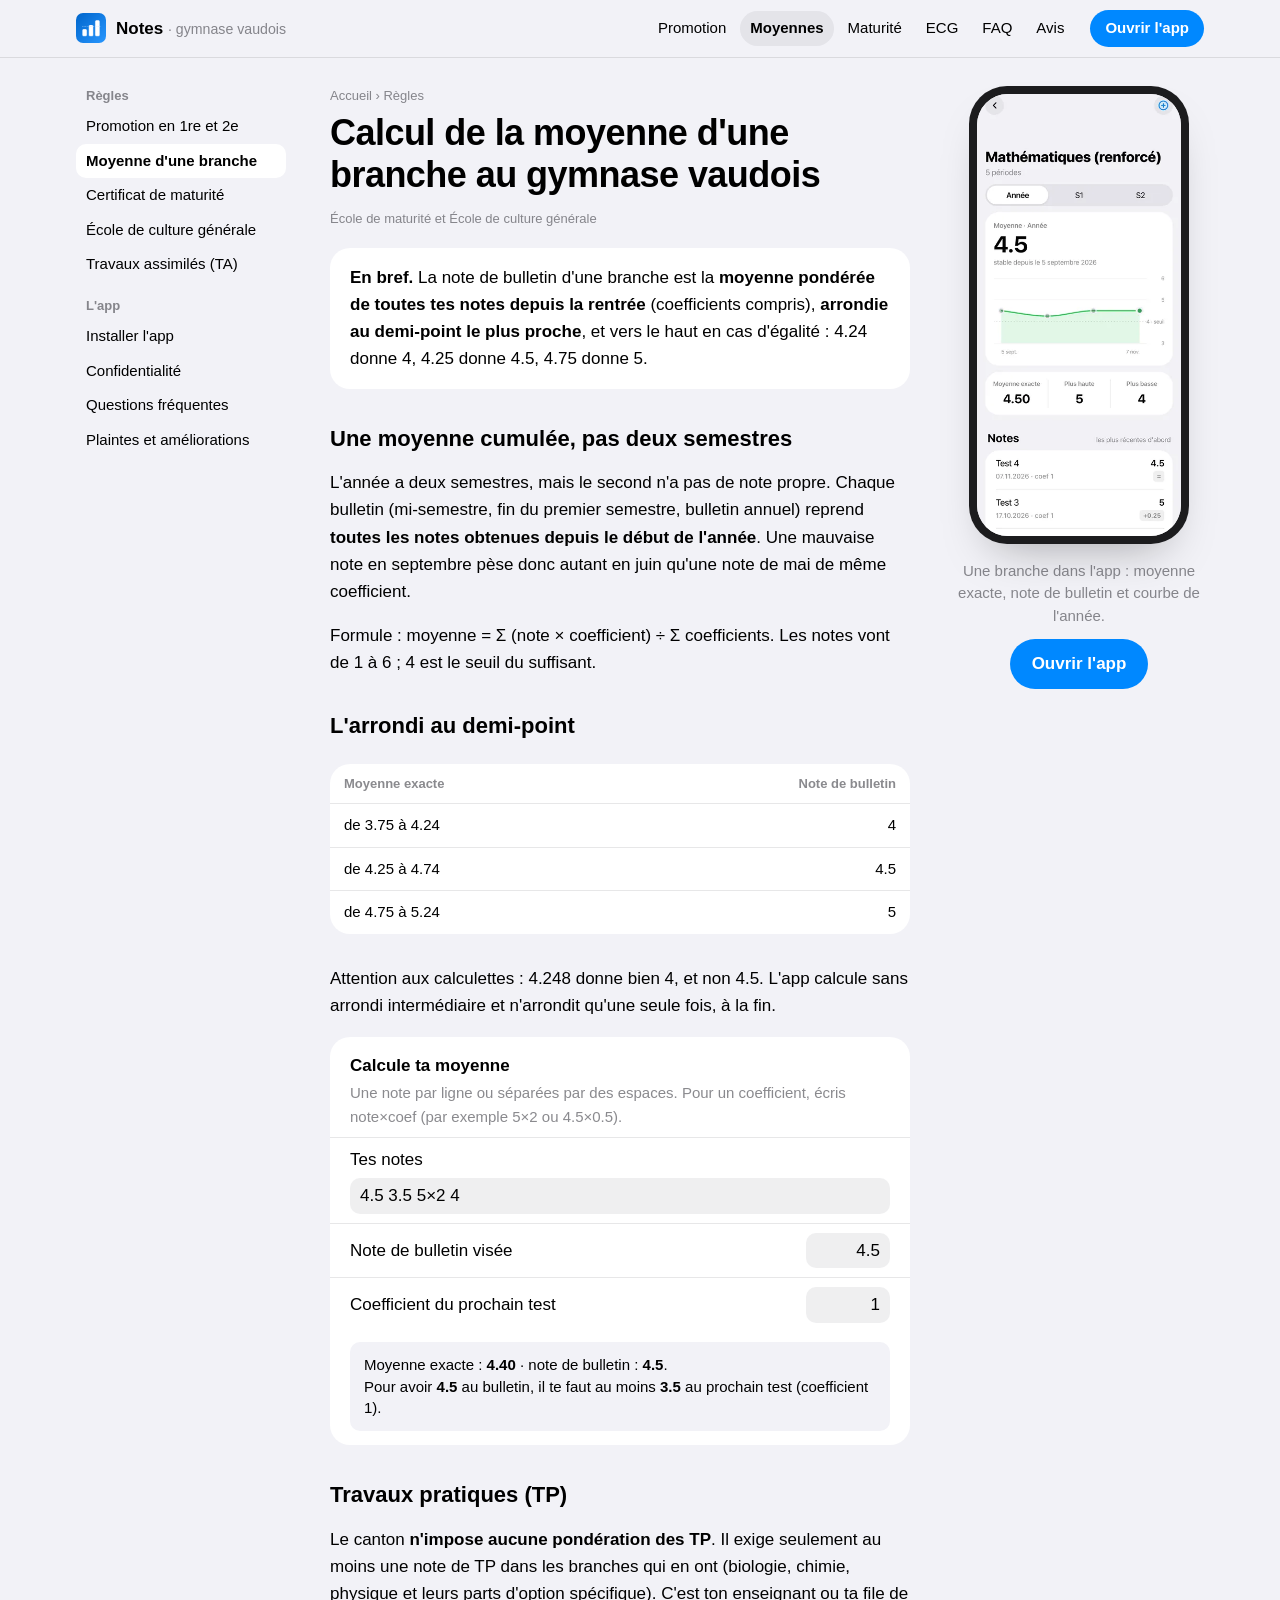
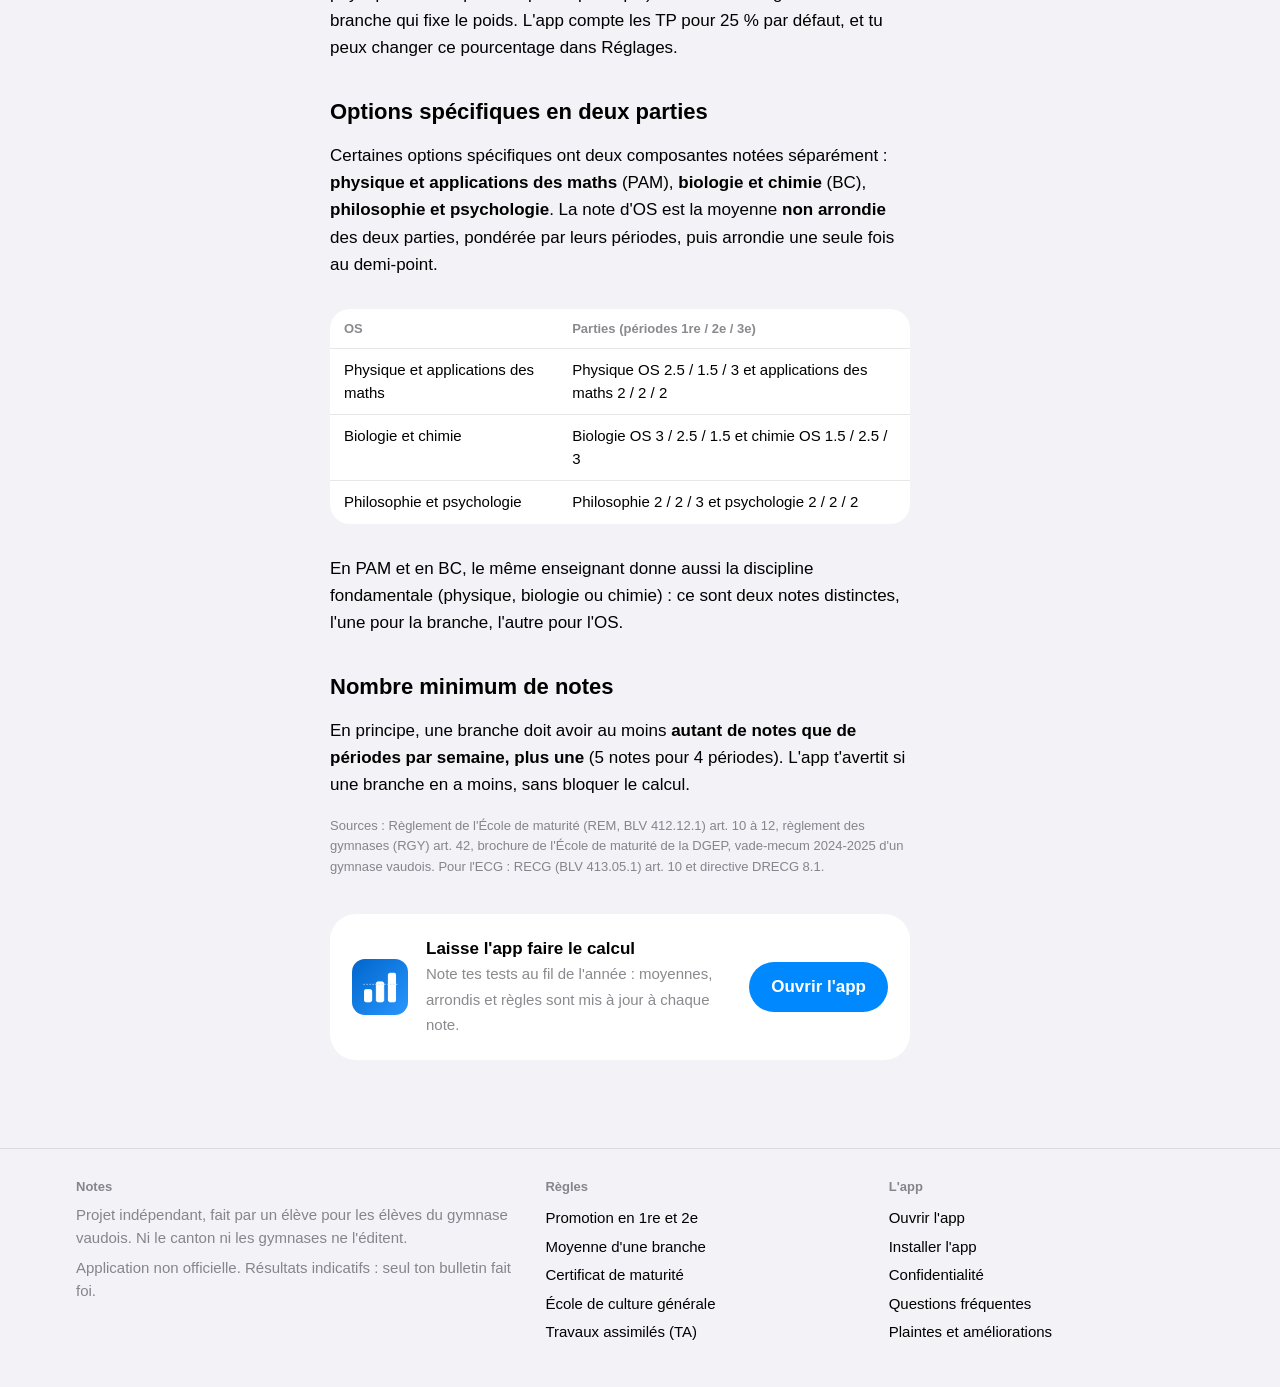
==== calcul-moyenne-gymnase/index.html @ e0f7a67a "Site de présentation de l'app Notes Co-Authored-By: Claude Opus 5.5 <noreply@anthropic.com>" ====
<!doctype html>
<html lang="fr-CH">
<head>
<meta charset="utf-8">
<meta name="viewport" content="width=device-width, initial-scale=1">
<title>Calcul de la moyenne au gymnase vaudois : arrondi au demi-point</title>
<meta name="description" content="Moyenne d&#x27;une branche au gymnase vaudois : moyenne cumulée depuis la rentrée, coefficients, TP, arrondi au demi-point (4.25 donne 4.5). Calculateur de la note à viser.">
<link rel="canonical" href="https://luis904-svg.github.io/notes-gymnase-site/calcul-moyenne-gymnase/">
<meta name="theme-color" content="#F2F2F7" media="(prefers-color-scheme: light)">
<meta name="theme-color" content="#000000" media="(prefers-color-scheme: dark)">
<link rel="icon" href="../icon-192.png" type="image/png">
<link rel="apple-touch-icon" href="../icon-180.png">
<meta property="og:type" content="website">
<meta property="og:locale" content="fr_CH">
<meta property="og:site_name" content="Notes · gymnase vaudois">
<meta property="og:title" content="Calcul de la moyenne au gymnase vaudois : arrondi au demi-point">
<meta property="og:description" content="Moyenne d&#x27;une branche au gymnase vaudois : moyenne cumulée depuis la rentrée, coefficients, TP, arrondi au demi-point (4.25 donne 4.5). Calculateur de la note à viser.">
<meta property="og:url" content="https://luis904-svg.github.io/notes-gymnase-site/calcul-moyenne-gymnase/">
<meta property="og:image" content="https://luis904-svg.github.io/notes-gymnase-site/img/og.png">
<meta property="og:image:width" content="1200">
<meta property="og:image:height" content="630">
<meta property="og:image:alt" content="L'app Notes : moyennes et promotion au gymnase vaudois">
<meta name="twitter:card" content="summary_large_image">
<link rel="stylesheet" href="../style.css">
<script type="application/ld+json">{"@context":"https://schema.org","@type":"WebPage","name":"Calcul de la moyenne au gymnase vaudois : arrondi au demi-point","description":"Moyenne d'une branche au gymnase vaudois : moyenne cumulée depuis la rentrée, coefficients, TP, arrondi au demi-point (4.25 donne 4.5). Calculateur de la note à viser.","url":"https://luis904-svg.github.io/notes-gymnase-site/calcul-moyenne-gymnase/","inLanguage":"fr-CH","dateModified":"2026-11-19","isPartOf":{"@type":"WebSite","name":"Notes","url":"https://luis904-svg.github.io/notes-gymnase-site/"}}</script>
<script type="application/ld+json">{"@context":"https://schema.org","@type":"BreadcrumbList","itemListElement":[{"@type":"ListItem","position":1,"name":"Accueil","item":"https://luis904-svg.github.io/notes-gymnase-site/"},{"@type":"ListItem","position":2,"name":"Moyenne d'une branche","item":"https://luis904-svg.github.io/notes-gymnase-site/calcul-moyenne-gymnase/"}]}</script>
<script src="../calc.js" defer></script>
</head>
<body>
<a class="skip" href="#contenu">Aller au contenu</a><header class="bar"><div class="bar-in"><a class="brand" href="../"><img src="../icon-180.png" width="30" height="30" alt=""><span>Notes <small>· gymnase vaudois</small></span></a><nav class="nav" aria-label="Pages"><a href="../promotion-gymnase-vaud/">Promotion</a><a href="../calcul-moyenne-gymnase/" aria-current="page">Moyennes</a><a href="../certificat-maturite-vaud/">Maturité</a><a href="../ecg-vaud/">ECG</a><a href="../faq/">FAQ</a><a href="../plaintes-ameliorations/">Avis</a></nav><a class="btn btn-s" href="https://luis904-svg.github.io/notes-gymnase/">Ouvrir l'app</a></div></header><main id="contenu" class="doc"><nav class="toc" aria-label="Guide"><p>Règles</p><a href="../promotion-gymnase-vaud/">Promotion en 1re et 2e</a><a href="../calcul-moyenne-gymnase/" aria-current="page">Moyenne d'une branche</a><a href="../certificat-maturite-vaud/">Certificat de maturité</a><a href="../ecg-vaud/">École de culture générale</a><a href="../travaux-assimiles/">Travaux assimilés (TA)</a><p>L'app</p><a href="../installer/">Installer l'app</a><a href="../confidentialite/">Confidentialité</a><a href="../faq/">Questions fréquentes</a><a href="../plaintes-ameliorations/">Plaintes et améliorations</a></nav><article><p class="crumb"><a href="../">Accueil</a> › Règles</p><h1>Calcul de la moyenne d'une branche au gymnase vaudois</h1>
<p class="upd">École de maturité et École de culture générale</p>

<div class="tldr"><p><b>En bref.</b> La note de bulletin d'une branche est la <b>moyenne pondérée de toutes tes notes depuis la rentrée</b> (coefficients compris), <b>arrondie au demi-point le plus proche</b>, et vers le haut en cas d'égalité : 4.24 donne 4, 4.25 donne 4.5, 4.75 donne 5.</p></div>

<h2 id="cumulee">Une moyenne cumulée, pas deux semestres</h2>
<p>L'année a deux semestres, mais le second n'a pas de note propre. Chaque bulletin (mi-semestre, fin du premier semestre, bulletin annuel) reprend <b>toutes les notes obtenues depuis le début de l'année</b>. Une mauvaise note en septembre pèse donc autant en juin qu'une note de mai de même coefficient.</p>
<p>Formule : moyenne = Σ (note × coefficient) ÷ Σ coefficients. Les notes vont de 1 à 6 ; 4 est le seuil du suffisant.</p>

<h2 id="arrondi">L'arrondi au demi-point</h2>
<div class="scroll"><table class="tbl">
<thead><tr><th>Moyenne exacte</th><th class="n">Note de bulletin</th></tr></thead>
<tbody>
<tr><td>de 3.75 à 4.24</td><td class="n">4</td></tr>
<tr><td>de 4.25 à 4.74</td><td class="n">4.5</td></tr>
<tr><td>de 4.75 à 5.24</td><td class="n">5</td></tr>
</tbody></table></div>
<p>Attention aux calculettes : 4.248 donne bien 4, et non 4.5. L'app calcule sans arrondi intermédiaire et n'arrondit qu'une seule fois, à la fin.</p>

<div class="calc" data-calc="moyenne">
  <h3>Calcule ta moyenne</h3>
  <p>Une note par ligne ou séparées par des espaces. Pour un coefficient, écris note×coef (par exemple 5×2 ou 4.5×0.5).</p>
  <label class="stack"><span>Tes notes</span><input class="wide" inputmode="text" name="notes" value="4.5 3.5 5×2 4" aria-label="Notes et coefficients"></label>
  <label><span>Note de bulletin visée</span><input inputmode="decimal" name="cible" value="4.5" aria-label="Note de bulletin visée"></label>
  <label><span>Coefficient du prochain test</span><input inputmode="decimal" name="coef" value="1" aria-label="Coefficient du prochain test"></label>
  <div class="out" aria-live="polite"></div>
</div>

<h2 id="tp">Travaux pratiques (TP)</h2>
<p>Le canton <b>n'impose aucune pondération des TP</b>. Il exige seulement au moins une note de TP dans les branches qui en ont (biologie, chimie, physique et leurs parts d'option spécifique). C'est ton enseignant ou ta file de branche qui fixe le poids. L'app compte les TP pour 25 % par défaut, et tu peux changer ce pourcentage dans Réglages.</p>

<h2 id="os">Options spécifiques en deux parties</h2>
<p>Certaines options spécifiques ont deux composantes notées séparément : <b>physique et applications des maths</b> (PAM), <b>biologie et chimie</b> (BC), <b>philosophie et psychologie</b>. La note d'OS est la moyenne <b>non arrondie</b> des deux parties, pondérée par leurs périodes, puis arrondie une seule fois au demi-point.</p>
<div class="scroll"><table class="tbl">
<thead><tr><th>OS</th><th>Parties (périodes 1re / 2e / 3e)</th></tr></thead>
<tbody>
<tr><td>Physique et applications des maths</td><td>Physique OS 2.5 / 1.5 / 3 et applications des maths 2 / 2 / 2</td></tr>
<tr><td>Biologie et chimie</td><td>Biologie OS 3 / 2.5 / 1.5 et chimie OS 1.5 / 2.5 / 3</td></tr>
<tr><td>Philosophie et psychologie</td><td>Philosophie 2 / 2 / 3 et psychologie 2 / 2 / 2</td></tr>
</tbody></table></div>
<p>En PAM et en BC, le même enseignant donne aussi la discipline fondamentale (physique, biologie ou chimie) : ce sont deux notes distinctes, l'une pour la branche, l'autre pour l'OS.</p>

<h2 id="minimum">Nombre minimum de notes</h2>
<p>En principe, une branche doit avoir au moins <b>autant de notes que de périodes par semaine, plus une</b> (5 notes pour 4 périodes). L'app t'avertit si une branche en a moins, sans bloquer le calcul.</p>

<p class="src">Sources : Règlement de l'École de maturité (REM, BLV 412.12.1) art. 10 à 12, règlement des gymnases (RGY) art. 42, brochure de l'École de maturité de la DGEP, vade-mecum 2024-2025 d'un gymnase vaudois. Pour l'ECG : RECG (BLV 413.05.1) art. 10 et directive DRECG 8.1.</p>
<div class="endcta"><img src="../icon-180.png" width="56" height="56" alt="" loading="lazy"><div><b>Laisse l'app faire le calcul</b><span>Note tes tests au fil de l'année : moyennes, arrondis et règles sont mis à jour à chaque note.</span></div><a class="btn" href="https://luis904-svg.github.io/notes-gymnase/">Ouvrir l'app</a></div>
</article><aside class="side"><div class="phone phone-s"><img src="../img/branche-390.webp" srcset="../img/branche-390.webp 390w, ../img/branche-780.webp 780w" sizes="260px" width="390" height="845" alt="Une branche dans l&#x27;app : moyenne exacte, note de bulletin et courbe de l&#x27;année." loading="lazy" decoding="async"></div><p>Une branche dans l'app : moyenne exacte, note de bulletin et courbe de l'année.</p><a class="btn" href="https://luis904-svg.github.io/notes-gymnase/">Ouvrir l'app</a></aside></main><footer><div class="foot"><div><p><b>Notes</b>Projet indépendant, fait par un élève pour les élèves du gymnase vaudois. Ni le canton ni les gymnases ne l'éditent.</p><p>Application non officielle. Résultats indicatifs : seul ton bulletin fait foi.</p></div><div><b>Règles</b><a href="../promotion-gymnase-vaud/">Promotion en 1re et 2e</a><a href="../calcul-moyenne-gymnase/">Moyenne d'une branche</a><a href="../certificat-maturite-vaud/">Certificat de maturité</a><a href="../ecg-vaud/">École de culture générale</a><a href="../travaux-assimiles/">Travaux assimilés (TA)</a></div><div><b>L'app</b><a href="https://luis904-svg.github.io/notes-gymnase/">Ouvrir l'app</a><a href="../installer/">Installer l'app</a><a href="../confidentialite/">Confidentialité</a><a href="../faq/">Questions fréquentes</a><a href="../plaintes-ameliorations/">Plaintes et améliorations</a></div></div></footer>
</body>
</html>
---- style.css ----
/* Site de présentation de l'app Notes. Style de l'app (Réglages iOS, transparence réduite) : aplats opaques, filets d'un pixel.
   Toute valeur brute vit dans TOKENS ; ensuite seulement var(--…). Aucun chiffre en couleur : la couleur ne vit que dans les aplats. */

/* ---------- TOKENS ---------- */
:root {
  --bg: #F2F2F7;
  --cell: #FFFFFF;
  --label: #000000;
  --label2: rgba(60, 60, 67, 0.6);
  --label3: rgba(60, 60, 67, 0.3);
  --sep: rgba(60, 60, 67, 0.12);
  --hair: #DADADE;
  --fill: rgba(120, 120, 128, 0.12);
  --blue: #0088FF;
  --blue-press: #0071D6;
  --on-blue: #FFFFFF;
  --green: #34C759;
  --orange: #FF8D28;
  --red: #FF383C;
  --purple: #AF52DE;
  --teal: #5AC8FA;
  --pink: #FF2D55;
  --gray: #8E8E93;
  --icon-ink: #FFFFFF;
  --phone: #1C1C1E;
  --r-group: 26px;
  --r-card: 20px;
  --r-icon: 7px;
  --r-pill: 999px;
  --r-field: 10px;
  --icon: 29px;
  --gutter: 16px;
  --max: 1160px;
  --text: 1.0625rem;      /* 17 px, corps iOS */
  --small: 0.9375rem;     /* 15 px */
  --tiny: 0.8125rem;      /* 13 px */
  --h-sec: 1.375rem;      /* 22 px, titre de section */
  --h1: clamp(1.875rem, 4.6vw, 2.75rem);
  --shadow-phone: 0 24px 48px -24px rgba(0, 0, 0, 0.35);
  --font: -apple-system, BlinkMacSystemFont, "SF Pro Text", "Segoe UI", Roboto, "Helvetica Neue", Arial, sans-serif;
  color-scheme: light dark;
}
@media (prefers-color-scheme: dark) {
  :root {
    --bg: #000000;
    --cell: #1C1C1E;
    --label: #FFFFFF;
    --label2: rgba(235, 235, 245, 0.6);
    --label3: rgba(235, 235, 245, 0.3);
    --sep: rgba(84, 84, 88, 0.6);
    --hair: #38383A;
    --fill: rgba(120, 120, 128, 0.24);
    --blue-press: #339FFF;
    --green: #30D158;
    --phone: #3A3A3C;
    --shadow-phone: 0 24px 48px -24px rgba(0, 0, 0, 0.9);
  }
}

/* ---------- Base ---------- */
*, *::before, *::after { box-sizing: border-box; }
html { -webkit-text-size-adjust: 100%; }
body { margin: 0; background: var(--bg); color: var(--label); font: 400 var(--text)/1.5 var(--font); }
img { max-width: 100%; height: auto; display: block; }
a { color: var(--blue); text-decoration: none; }
a:hover { text-decoration: underline; }
:focus-visible { outline: 3px solid var(--blue); outline-offset: 2px; border-radius: 6px; }
.skip { position: absolute; left: -999px; }
.skip:focus { left: var(--gutter); top: 8px; z-index: 50; background: var(--cell); padding: 8px 12px; }
.sr { position: absolute; width: 1px; height: 1px; overflow: hidden; clip: rect(0 0 0 0); }

/* ---------- Barre du haut ---------- */
.bar { position: sticky; top: 0; z-index: 20; background: var(--bg); border-bottom: 1px solid var(--hair); }
.bar-in { max-width: var(--max); margin: 0 auto; padding: 10px var(--gutter); display: flex; align-items: center; gap: 16px; }
.brand { display: flex; align-items: center; gap: 10px; color: var(--label); font-weight: 600; white-space: nowrap; }
.brand:hover { text-decoration: none; }
.brand img { width: 30px; height: 30px; border-radius: var(--r-icon); }
.brand span small { color: var(--label2); font-weight: 400; }
.nav { display: flex; gap: 4px; margin-left: auto; }
.nav a { color: var(--label); font-size: var(--small); padding: 6px 10px; border-radius: var(--r-pill); }
.nav a:hover { background: var(--fill); text-decoration: none; }
.nav a[aria-current] { background: var(--fill); font-weight: 600; }
.btn { display: inline-flex; align-items: center; justify-content: center; gap: 8px; background: var(--blue); color: var(--on-blue);
  border-radius: var(--r-pill); padding: 12px 22px; font-weight: 600; font-size: var(--text); white-space: nowrap; }
.btn:hover { background: var(--blue-press); text-decoration: none; }
.btn-s { padding: 7px 15px; font-size: var(--small); }
.btn-ghost { background: var(--fill); color: var(--blue); }
.btn-ghost:hover { background: var(--sep); }
@media (max-width: 900px) { .nav { display: none; } .bar .btn { margin-left: auto; } }
@media (max-width: 360px) { .brand span small { display: none; } }

/* ---------- Accueil ---------- */
main { display: block; }
.wrap { max-width: var(--max); margin: 0 auto; padding: 0 var(--gutter); }
.hero { display: grid; grid-template-columns: minmax(0, 1fr) auto; gap: 56px; align-items: center; padding: 48px 0 24px; }
.hero h1 { font-size: var(--h1); line-height: 1.1; letter-spacing: -0.02em; margin: 0 0 16px; font-weight: 700; }
.lead { font-size: 1.1875rem; color: var(--label2); margin: 0 0 24px; max-width: 34em; }
.cta { display: flex; flex-wrap: wrap; gap: 12px; align-items: center; }
.disclaim { color: var(--label2); font-size: var(--tiny); margin: 14px 0 0; }
.phones { display: flex; gap: 20px; align-items: flex-start; }
.phones .phone:nth-child(2) { margin-top: 48px; }
@media (max-width: 860px) {
  .hero { grid-template-columns: 1fr; gap: 32px; padding-top: 28px; }
  .phones { justify-content: center; }
}
@media (max-width: 560px) {
  .phones .phone:nth-child(2) { display: none; }
  .hero .phone { border-radius: 44px 44px 0 0; padding-bottom: 0; box-shadow: none; }
  .hero .phone img { aspect-ratio: 1179 / 1500; border-radius: 36px 36px 0 0; }
  .hero { padding-bottom: 0; }
}

/* Téléphone : capture de l'app dans un cadre */
.phone { width: 260px; flex: none; border-radius: 44px; background: var(--phone); padding: 9px; box-shadow: var(--shadow-phone); }
.phone img { border-radius: 36px; width: 100%; aspect-ratio: 1179 / 2556; object-fit: cover; object-position: top; background: var(--bg); }
.phone-s { width: 220px; border-radius: 38px; padding: 8px; }
.phone-s img { border-radius: 31px; }
.phone-cut img { aspect-ratio: 1179 / 1800; }

/* ---------- Groupes façon Réglages ---------- */
.sec { font-size: var(--h-sec); font-weight: 700; margin: 40px 4px 10px; line-height: 1.25; }
.sec + p.sub { color: var(--label2); margin: -4px 4px 12px; font-size: var(--small); }
.grp { background: var(--cell); border-radius: var(--r-group); overflow: hidden; margin: 0; padding: 0; list-style: none; }
.row { display: flex; gap: 14px; align-items: center; padding: 12px 20px; color: var(--label); position: relative; min-height: 52px; }
.grp > li + li .row::before, .grp > .row + .row::before { content: ""; position: absolute; top: 0; right: 0; left: 63px; border-top: 1px solid var(--sep); }
a.row:hover { background: var(--fill); text-decoration: none; }
.row .tx { flex: 1; min-width: 0; }
.row b { display: block; font-weight: 500; }
.row small { display: block; color: var(--label2); font-size: var(--small); line-height: 1.35; }
.chev { width: 14px; height: 14px; color: var(--label3); flex: none; }
.ic { width: var(--icon); height: var(--icon); border-radius: var(--r-icon); display: grid; place-items: center; flex: none; color: var(--icon-ink); }
.ic svg { width: 19px; height: 19px; fill: none; stroke: currentColor; stroke-width: 2; stroke-linecap: round; stroke-linejoin: round; }
.ic-green { background: var(--green); } .ic-blue { background: var(--blue); } .ic-orange { background: var(--orange); }
.ic-red { background: var(--red); } .ic-purple { background: var(--purple); } .ic-teal { background: var(--teal); }
.ic-pink { background: var(--pink); } .ic-gray { background: var(--gray); }
.cols { display: grid; grid-template-columns: 1fr 1fr; gap: 0 28px; }
@media (max-width: 760px) { .cols { grid-template-columns: 1fr; } }

/* Fonctions de l'app : carte avec capture */
.feats { display: grid; grid-template-columns: repeat(3, 1fr); gap: 16px; }
.feat { background: var(--cell); border-radius: var(--r-group); padding: 22px 22px 0; overflow: hidden; display: flex; flex-direction: column; }
.feat h3 { margin: 0 0 6px; font-size: 1.1875rem; }
.feat p { margin: 0 0 18px; color: var(--label2); font-size: var(--small); }
.feat .phone { margin: auto auto -120px; width: 200px; border-radius: 34px 34px 0 0; padding: 7px 7px 0; box-shadow: none; }
.feat .phone img { border-radius: 28px 28px 0 0; aspect-ratio: 1179 / 1500; }
@media (max-width: 900px) { .feats { grid-template-columns: 1fr; } .feat .phone { margin-bottom: -60px; } }

/* ---------- Pages de règles (guide) ---------- */
.doc { display: grid; grid-template-columns: 210px minmax(0, 1fr) 250px; gap: 44px; max-width: var(--max); margin: 0 auto; padding: 28px var(--gutter) 24px; }
.toc { position: sticky; top: 72px; align-self: start; font-size: var(--small); }
.toc p { color: var(--label2); font-size: var(--tiny); font-weight: 600; margin: 14px 10px 4px; text-transform: none; }
.toc p:first-child { margin-top: 0; }
.toc a { display: block; color: var(--label); padding: 6px 10px; border-radius: var(--r-field); }
.toc a:hover { background: var(--fill); text-decoration: none; }
.toc a[aria-current] { background: var(--cell); font-weight: 600; }
.side { position: sticky; top: 72px; align-self: start; text-align: center; }
.side p { color: var(--label2); font-size: var(--small); margin: 16px 0 12px; }
.side .phone { margin: 0 auto; }
@media (max-width: 1100px) { .doc { grid-template-columns: 200px minmax(0, 1fr); } .side { display: none; } }
@media (max-width: 820px) { .doc { grid-template-columns: minmax(0, 1fr); padding-top: 16px; } .toc { display: none; } }

article { min-width: 0; max-width: 44em; }
.crumb { font-size: var(--tiny); color: var(--label2); margin: 0 0 6px; }
.crumb a { color: var(--label2); }
article h1 { font-size: clamp(1.75rem, 4vw, 2.25rem); line-height: 1.15; letter-spacing: -0.015em; margin: 0 0 14px; }
article h2 { font-size: var(--h-sec); line-height: 1.25; margin: 36px 0 10px; scroll-margin-top: 72px; }
article h3 { font-size: 1.0625rem; margin: 22px 0 6px; }
article p, article li { line-height: 1.6; }
article ul, article ol { padding-left: 1.3em; }
article li + li { margin-top: 4px; }
.upd { color: var(--label2); font-size: var(--tiny); margin: 0 0 18px; }
.tldr { background: var(--cell); border-radius: var(--r-card); padding: 16px 20px; margin: 18px 0 8px; }
.tldr p { margin: 0; }
.tldr ul { margin: 8px 0 0; }
.card { background: var(--cell); border-radius: var(--r-card); padding: 16px 20px; margin: 16px 0; }
.card > :first-child { margin-top: 0; }
.card > :last-child { margin-bottom: 0; }
.tbl { width: 100%; border-collapse: collapse; font-size: var(--small); background: var(--cell); border-radius: var(--r-card); overflow: hidden; margin: 14px 0; }
.tbl th, .tbl td { text-align: left; padding: 10px 14px; border-top: 1px solid var(--sep); vertical-align: top; }
.tbl thead th { border-top: 0; color: var(--label2); font-weight: 600; font-size: var(--tiny); }
.tbl td.n, .tbl th.n { text-align: right; font-variant-numeric: tabular-nums; white-space: nowrap; }
.scroll { overflow-x: auto; }
.src { font-size: var(--tiny); color: var(--label2); }
.src a { color: var(--label2); text-decoration: underline; }
.endcta { background: var(--cell); border-radius: var(--r-group); padding: 22px; margin: 36px 0 8px; display: flex; gap: 18px; align-items: center; }
.endcta img { width: 56px; height: 56px; border-radius: 13px; flex: none; }
.endcta div { flex: 1; }
.endcta b { display: block; }
.endcta span { color: var(--label2); font-size: var(--small); }
@media (max-width: 520px) { .endcta { flex-wrap: wrap; } .endcta .btn { width: 100%; } }

/* ---------- Calculateurs ---------- */
.calc { background: var(--cell); border-radius: var(--r-card); padding: 6px 0 14px; margin: 18px 0; }
.calc h3 { margin: 10px 20px 2px; font-size: 1.0625rem; }
.calc > p { margin: 0 20px 8px; color: var(--label2); font-size: var(--small); }
.calc label, .calc .line { display: flex; align-items: center; gap: 12px; padding: 9px 20px; border-top: 1px solid var(--sep); font-size: var(--text); }
.calc label span { flex: 1; }
.calc input { font: inherit; width: 84px; text-align: right; color: var(--label); background: var(--fill); border: 0; border-radius: var(--r-field); padding: 5px 10px; }
.calc input.wide { width: 100%; text-align: left; }
.calc label.stack { flex-direction: column; align-items: stretch; gap: 6px; }
.calc .out { margin: 10px 20px 0; padding: 12px 14px; border-radius: var(--r-field); background: var(--bg); font-size: var(--small); line-height: 1.45; }
.calc .out b { font-weight: 600; }
.chk { list-style: none; padding: 0; margin: 4px 0 0; }
.chk li { display: flex; gap: 8px; align-items: baseline; }
.dot { width: 10px; height: 10px; border-radius: 50%; flex: none; background: var(--gray); transform: translateY(1px); }
.dot.ok { background: var(--green); } .dot.warn { background: var(--orange); } .dot.ko { background: var(--red); }
.calc .hint { color: var(--label2); font-size: var(--tiny); margin: 8px 20px 0; }

/* ---------- FAQ ---------- */
.faq { background: var(--cell); border-radius: var(--r-group); overflow: hidden; }
.faq details + details { border-top: 1px solid var(--sep); }
.faq summary { cursor: pointer; padding: 14px 20px; font-weight: 500; list-style: none; display: flex; gap: 12px; align-items: center; }
.faq summary::-webkit-details-marker { display: none; }
.faq summary::after { content: ""; width: 8px; height: 8px; margin-left: auto; border-right: 2px solid var(--label3); border-bottom: 2px solid var(--label3); transform: rotate(45deg); flex: none; transition: transform 0.2s; }
.faq details[open] summary::after { transform: rotate(225deg); }
.faq details > div { padding: 0 20px 14px; color: var(--label); }
.faq details > div p { margin: 0 0 8px; }
@media (prefers-reduced-motion: reduce) { .faq summary::after { transition: none; } }

/* ---------- Étapes d'installation ---------- */
.steps { counter-reset: st; list-style: none; padding: 0; background: var(--cell); border-radius: var(--r-group); overflow: hidden; }
.steps li { counter-increment: st; display: flex; gap: 14px; padding: 14px 20px; align-items: flex-start; }
.steps li + li { border-top: 1px solid var(--sep); margin: 0; }
.steps li::before { content: counter(st); width: 28px; height: 28px; border-radius: 50%; background: var(--fill); display: grid; place-items: center; font-weight: 600; flex: none; font-size: var(--small); }

/* ---------- Pied de page ---------- */
footer { margin-top: 56px; border-top: 1px solid var(--hair); }
.foot { max-width: var(--max); margin: 0 auto; padding: 28px var(--gutter) 40px; display: grid; grid-template-columns: 1.4fr 1fr 1fr; gap: 28px; font-size: var(--small); }
.foot p { color: var(--label2); margin: 0 0 8px; }
.foot b { display: block; margin-bottom: 8px; font-size: var(--tiny); color: var(--label2); font-weight: 600; }
.foot a { display: block; color: var(--label); padding: 3px 0; }
@media (max-width: 760px) { .foot { grid-template-columns: 1fr 1fr; } .foot > :first-child { grid-column: 1 / -1; } }
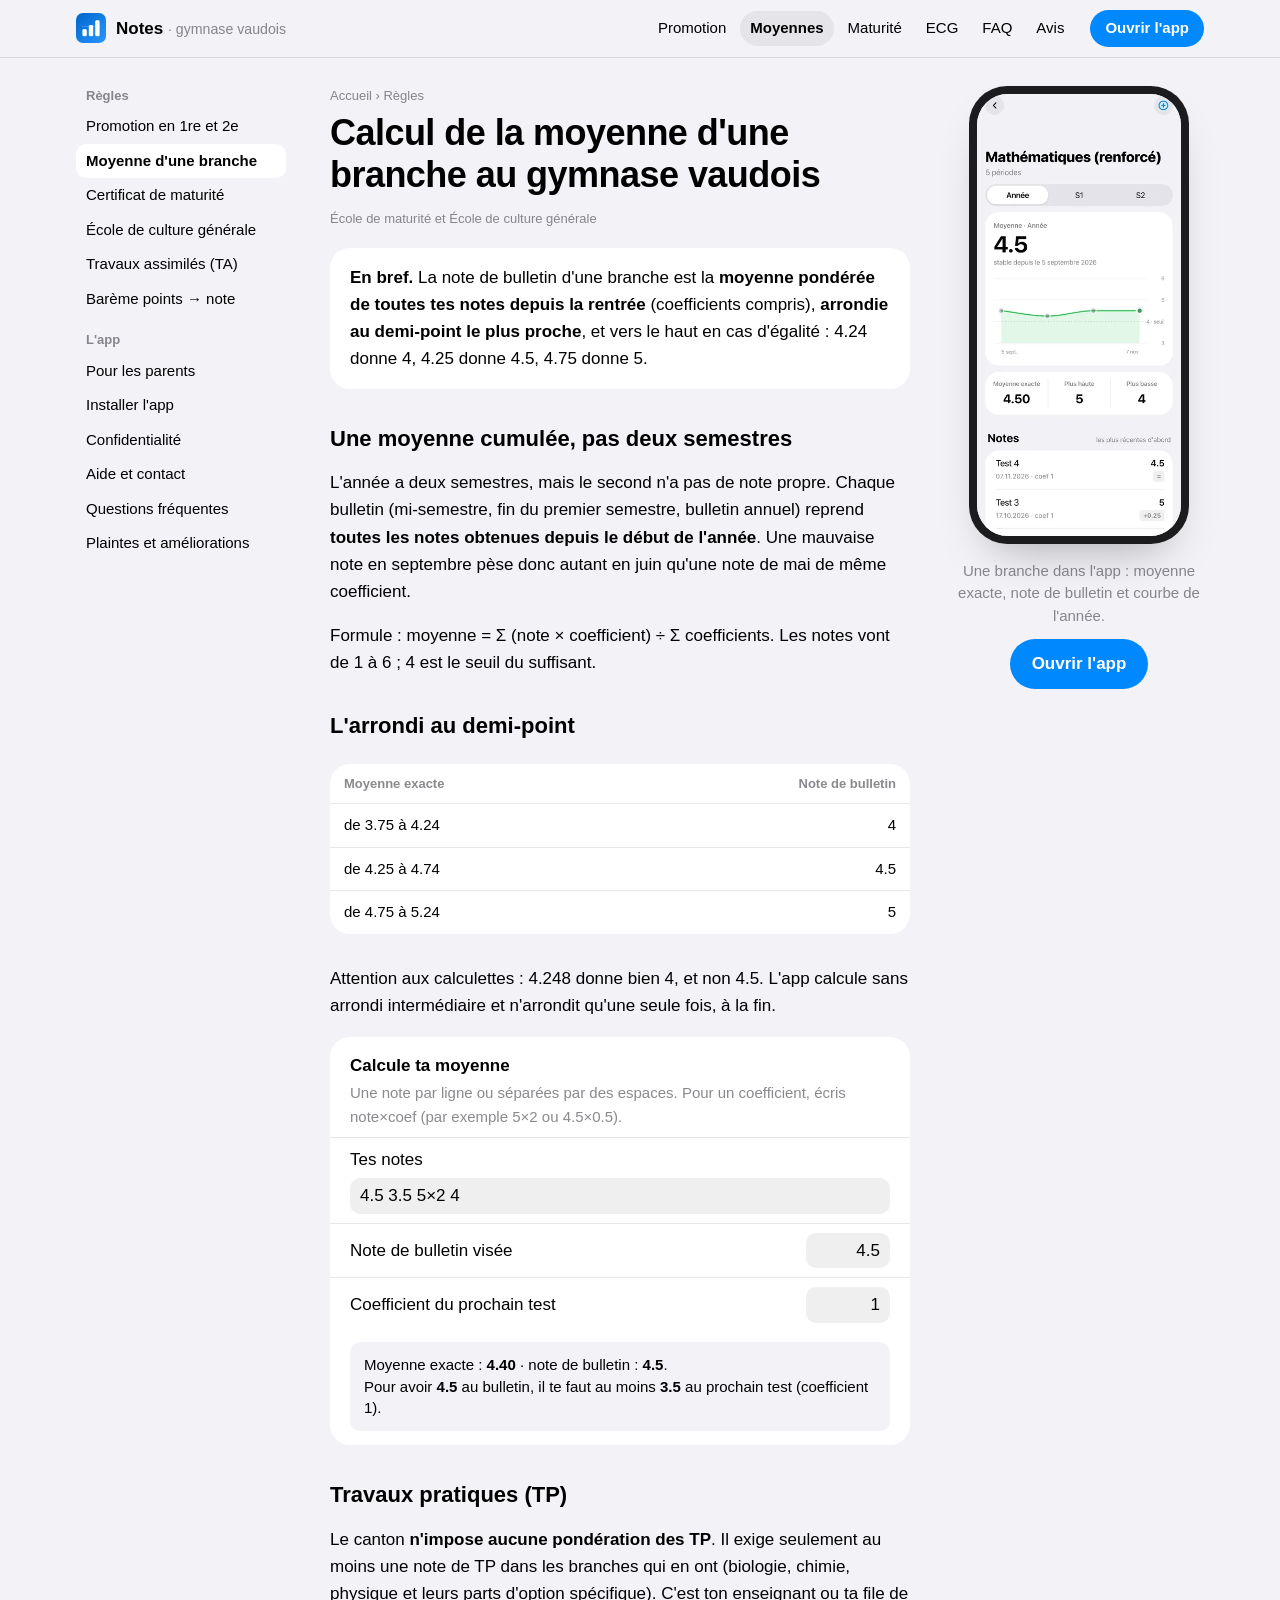
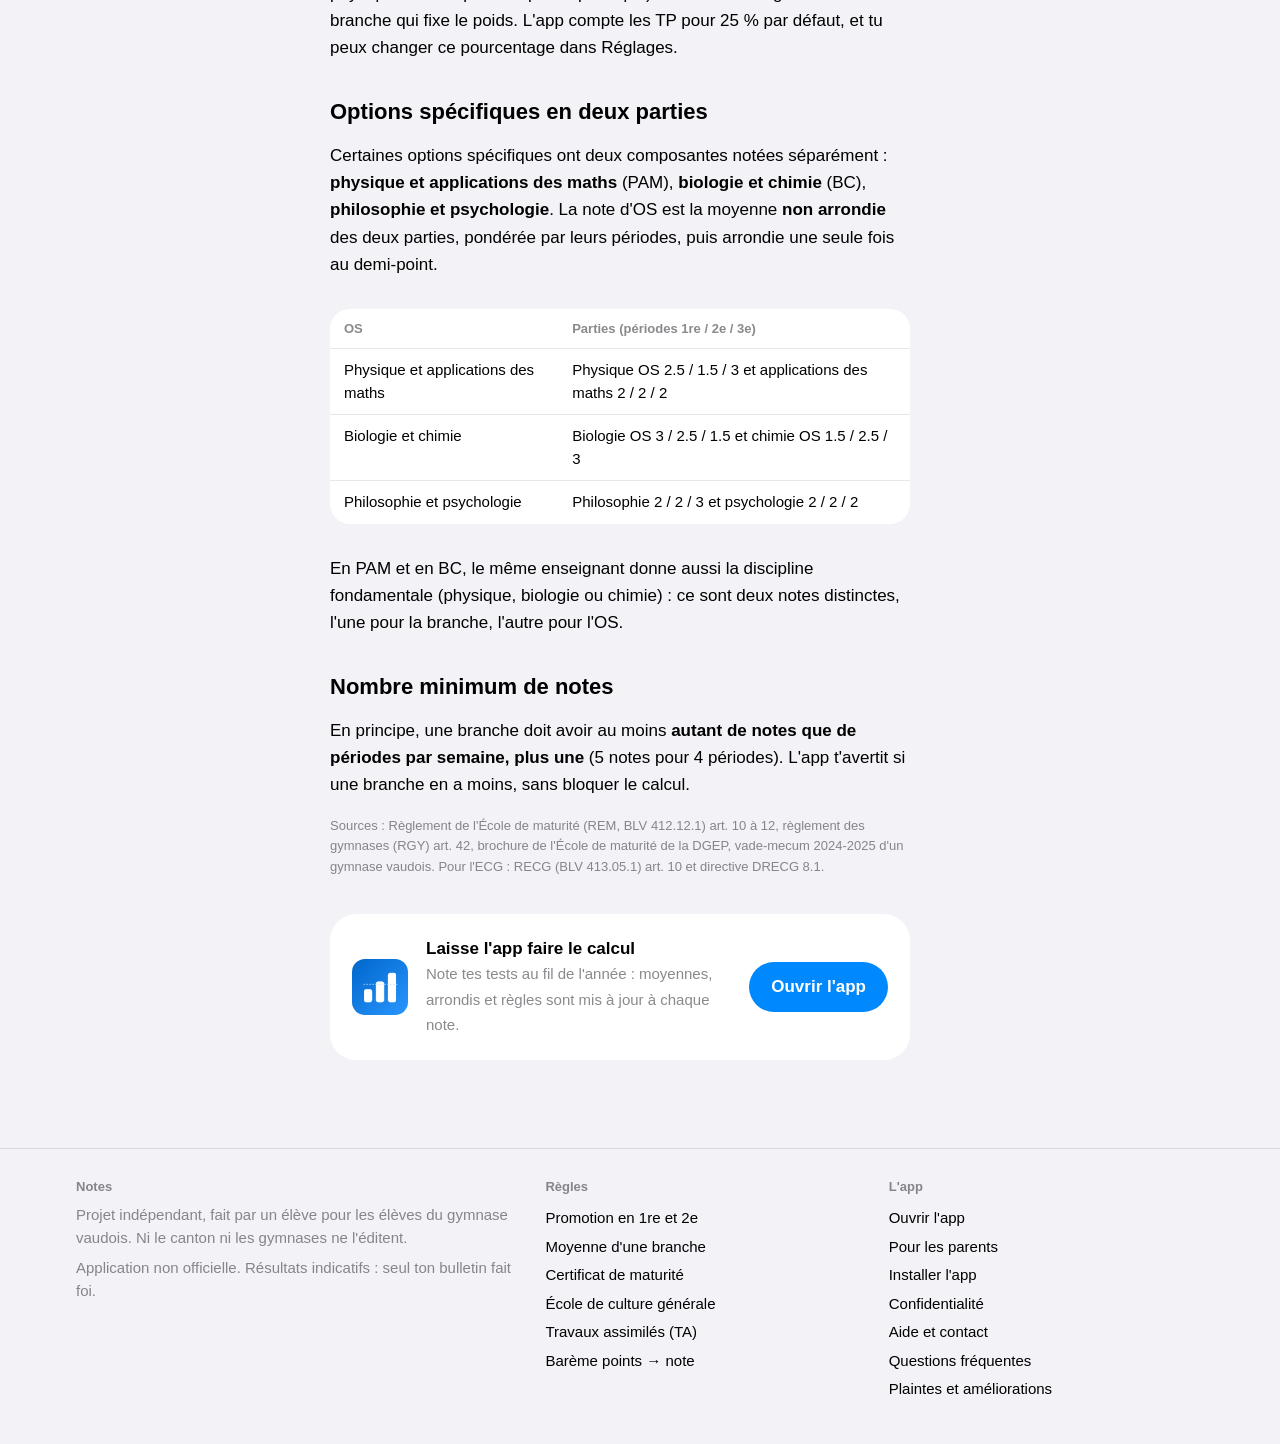
==== commit 232daa3f: "Site : Confidentialité Sur6 et page Aide" ====
--- a/calcul-moyenne-gymnase/index.html
+++ b/calcul-moyenne-gymnase/index.html
@@ -4,8 +4,9 @@
 <meta charset="utf-8">
 <meta name="viewport" content="width=device-width, initial-scale=1">
 <title>Calcul de la moyenne au gymnase vaudois : arrondi au demi-point</title>
-<meta name="description" content="Moyenne d&#x27;une branche au gymnase vaudois : moyenne cumulée depuis la rentrée, coefficients, TP, arrondi au demi-point (4.25 donne 4.5). Calculateur de la note à viser.">
+<meta name="description" content="Moyenne d&#x27;une branche au gymnase vaudois : moyenne cumulée, coefficients, TP, arrondi au demi-point (4.25 donne 4.5). Calculateur de la note à viser.">
 <link rel="canonical" href="https://luis904-svg.github.io/notes-gymnase-site/calcul-moyenne-gymnase/">
+<meta name="robots" content="max-image-preview:large">
 <meta name="theme-color" content="#F2F2F7" media="(prefers-color-scheme: light)">
 <meta name="theme-color" content="#000000" media="(prefers-color-scheme: dark)">
 <link rel="icon" href="../icon-192.png" type="image/png">
@@ -14,7 +15,7 @@
 <meta property="og:locale" content="fr_CH">
 <meta property="og:site_name" content="Notes · gymnase vaudois">
 <meta property="og:title" content="Calcul de la moyenne au gymnase vaudois : arrondi au demi-point">
-<meta property="og:description" content="Moyenne d&#x27;une branche au gymnase vaudois : moyenne cumulée depuis la rentrée, coefficients, TP, arrondi au demi-point (4.25 donne 4.5). Calculateur de la note à viser.">
+<meta property="og:description" content="Moyenne d&#x27;une branche au gymnase vaudois : moyenne cumulée, coefficients, TP, arrondi au demi-point (4.25 donne 4.5). Calculateur de la note à viser.">
 <meta property="og:url" content="https://luis904-svg.github.io/notes-gymnase-site/calcul-moyenne-gymnase/">
 <meta property="og:image" content="https://luis904-svg.github.io/notes-gymnase-site/img/og.png">
 <meta property="og:image:width" content="1200">
@@ -22,12 +23,12 @@
 <meta property="og:image:alt" content="L'app Notes : moyennes et promotion au gymnase vaudois">
 <meta name="twitter:card" content="summary_large_image">
 <link rel="stylesheet" href="../style.css">
-<script type="application/ld+json">{"@context":"https://schema.org","@type":"WebPage","name":"Calcul de la moyenne au gymnase vaudois : arrondi au demi-point","description":"Moyenne d'une branche au gymnase vaudois : moyenne cumulée depuis la rentrée, coefficients, TP, arrondi au demi-point (4.25 donne 4.5). Calculateur de la note à viser.","url":"https://luis904-svg.github.io/notes-gymnase-site/calcul-moyenne-gymnase/","inLanguage":"fr-CH","dateModified":"2026-11-19","isPartOf":{"@type":"WebSite","name":"Notes","url":"https://luis904-svg.github.io/notes-gymnase-site/"}}</script>
+<script type="application/ld+json">{"@context":"https://schema.org","@type":"WebPage","name":"Calcul de la moyenne au gymnase vaudois : arrondi au demi-point","description":"Moyenne d'une branche au gymnase vaudois : moyenne cumulée, coefficients, TP, arrondi au demi-point (4.25 donne 4.5). Calculateur de la note à viser.","url":"https://luis904-svg.github.io/notes-gymnase-site/calcul-moyenne-gymnase/","inLanguage":"fr-CH","dateModified":"2026-11-19","isPartOf":{"@type":"WebSite","name":"Notes","url":"https://luis904-svg.github.io/notes-gymnase-site/"}}</script>
 <script type="application/ld+json">{"@context":"https://schema.org","@type":"BreadcrumbList","itemListElement":[{"@type":"ListItem","position":1,"name":"Accueil","item":"https://luis904-svg.github.io/notes-gymnase-site/"},{"@type":"ListItem","position":2,"name":"Moyenne d'une branche","item":"https://luis904-svg.github.io/notes-gymnase-site/calcul-moyenne-gymnase/"}]}</script>
 <script src="../calc.js" defer></script>
 </head>
 <body>
-<a class="skip" href="#contenu">Aller au contenu</a><header class="bar"><div class="bar-in"><a class="brand" href="../"><img src="../icon-180.png" width="30" height="30" alt=""><span>Notes <small>· gymnase vaudois</small></span></a><nav class="nav" aria-label="Pages"><a href="../promotion-gymnase-vaud/">Promotion</a><a href="../calcul-moyenne-gymnase/" aria-current="page">Moyennes</a><a href="../certificat-maturite-vaud/">Maturité</a><a href="../ecg-vaud/">ECG</a><a href="../faq/">FAQ</a><a href="../plaintes-ameliorations/">Avis</a></nav><a class="btn btn-s" href="https://luis904-svg.github.io/notes-gymnase/">Ouvrir l'app</a></div></header><main id="contenu" class="doc"><nav class="toc" aria-label="Guide"><p>Règles</p><a href="../promotion-gymnase-vaud/">Promotion en 1re et 2e</a><a href="../calcul-moyenne-gymnase/" aria-current="page">Moyenne d'une branche</a><a href="../certificat-maturite-vaud/">Certificat de maturité</a><a href="../ecg-vaud/">École de culture générale</a><a href="../travaux-assimiles/">Travaux assimilés (TA)</a><p>L'app</p><a href="../installer/">Installer l'app</a><a href="../confidentialite/">Confidentialité</a><a href="../faq/">Questions fréquentes</a><a href="../plaintes-ameliorations/">Plaintes et améliorations</a></nav><article><p class="crumb"><a href="../">Accueil</a> › Règles</p><h1>Calcul de la moyenne d'une branche au gymnase vaudois</h1>
+<a class="skip" href="#contenu">Aller au contenu</a><header class="bar"><div class="bar-in"><a class="brand" href="../"><img src="../icon-180.png" width="30" height="30" alt=""><span>Notes <small>· gymnase vaudois</small></span></a><nav class="nav" aria-label="Pages"><a href="../promotion-gymnase-vaud/">Promotion</a><a href="../calcul-moyenne-gymnase/" aria-current="page">Moyennes</a><a href="../certificat-maturite-vaud/">Maturité</a><a href="../ecg-vaud/">ECG</a><a href="../faq/">FAQ</a><a href="../plaintes-ameliorations/">Avis</a></nav><a class="btn btn-s" href="https://luis904-svg.github.io/notes-gymnase/">Ouvrir l'app</a></div></header><main id="contenu" class="doc"><nav class="toc" aria-label="Guide"><p>Règles</p><a href="../promotion-gymnase-vaud/">Promotion en 1re et 2e</a><a href="../calcul-moyenne-gymnase/" aria-current="page">Moyenne d'une branche</a><a href="../certificat-maturite-vaud/">Certificat de maturité</a><a href="../ecg-vaud/">École de culture générale</a><a href="../travaux-assimiles/">Travaux assimilés (TA)</a><a href="../bareme-note-sur-6/">Barème points → note</a><p>L'app</p><a href="../parents/">Pour les parents</a><a href="../installer/">Installer l'app</a><a href="../confidentialite/">Confidentialité</a><a href="../aide/">Aide et contact</a><a href="../faq/">Questions fréquentes</a><a href="../plaintes-ameliorations/">Plaintes et améliorations</a></nav><article><p class="crumb"><a href="../">Accueil</a> › Règles</p><h1>Calcul de la moyenne d'une branche au gymnase vaudois</h1>
 <p class="upd">École de maturité et École de culture générale</p>
 
 <div class="tldr"><p><b>En bref.</b> La note de bulletin d'une branche est la <b>moyenne pondérée de toutes tes notes depuis la rentrée</b> (coefficients compris), <b>arrondie au demi-point le plus proche</b>, et vers le haut en cas d'égalité : 4.24 donne 4, 4.25 donne 4.5, 4.75 donne 5.</p></div>
@@ -74,6 +75,6 @@
 
 <p class="src">Sources : Règlement de l'École de maturité (REM, BLV 412.12.1) art. 10 à 12, règlement des gymnases (RGY) art. 42, brochure de l'École de maturité de la DGEP, vade-mecum 2024-2025 d'un gymnase vaudois. Pour l'ECG : RECG (BLV 413.05.1) art. 10 et directive DRECG 8.1.</p>
 <div class="endcta"><img src="../icon-180.png" width="56" height="56" alt="" loading="lazy"><div><b>Laisse l'app faire le calcul</b><span>Note tes tests au fil de l'année : moyennes, arrondis et règles sont mis à jour à chaque note.</span></div><a class="btn" href="https://luis904-svg.github.io/notes-gymnase/">Ouvrir l'app</a></div>
-</article><aside class="side"><div class="phone phone-s"><img src="../img/branche-390.webp" srcset="../img/branche-390.webp 390w, ../img/branche-780.webp 780w" sizes="260px" width="390" height="845" alt="Une branche dans l&#x27;app : moyenne exacte, note de bulletin et courbe de l&#x27;année." loading="lazy" decoding="async"></div><p>Une branche dans l'app : moyenne exacte, note de bulletin et courbe de l'année.</p><a class="btn" href="https://luis904-svg.github.io/notes-gymnase/">Ouvrir l'app</a></aside></main><footer><div class="foot"><div><p><b>Notes</b>Projet indépendant, fait par un élève pour les élèves du gymnase vaudois. Ni le canton ni les gymnases ne l'éditent.</p><p>Application non officielle. Résultats indicatifs : seul ton bulletin fait foi.</p></div><div><b>Règles</b><a href="../promotion-gymnase-vaud/">Promotion en 1re et 2e</a><a href="../calcul-moyenne-gymnase/">Moyenne d'une branche</a><a href="../certificat-maturite-vaud/">Certificat de maturité</a><a href="../ecg-vaud/">École de culture générale</a><a href="../travaux-assimiles/">Travaux assimilés (TA)</a></div><div><b>L'app</b><a href="https://luis904-svg.github.io/notes-gymnase/">Ouvrir l'app</a><a href="../installer/">Installer l'app</a><a href="../confidentialite/">Confidentialité</a><a href="../faq/">Questions fréquentes</a><a href="../plaintes-ameliorations/">Plaintes et améliorations</a></div></div></footer>
+</article><aside class="side"><div class="phone phone-s"><img src="../img/branche-390.webp" srcset="../img/branche-390.webp 390w, ../img/branche-780.webp 780w" sizes="260px" width="390" height="845" alt="Une branche dans l&#x27;app : moyenne exacte, note de bulletin et courbe de l&#x27;année." loading="lazy" decoding="async"></div><p>Une branche dans l'app : moyenne exacte, note de bulletin et courbe de l'année.</p><a class="btn" href="https://luis904-svg.github.io/notes-gymnase/">Ouvrir l'app</a></aside></main><footer><div class="foot"><div><p><b>Notes</b>Projet indépendant, fait par un élève pour les élèves du gymnase vaudois. Ni le canton ni les gymnases ne l'éditent.</p><p>Application non officielle. Résultats indicatifs : seul ton bulletin fait foi.</p></div><div><b>Règles</b><a href="../promotion-gymnase-vaud/">Promotion en 1re et 2e</a><a href="../calcul-moyenne-gymnase/">Moyenne d'une branche</a><a href="../certificat-maturite-vaud/">Certificat de maturité</a><a href="../ecg-vaud/">École de culture générale</a><a href="../travaux-assimiles/">Travaux assimilés (TA)</a><a href="../bareme-note-sur-6/">Barème points → note</a></div><div><b>L'app</b><a href="https://luis904-svg.github.io/notes-gymnase/">Ouvrir l'app</a><a href="../parents/">Pour les parents</a><a href="../installer/">Installer l'app</a><a href="../confidentialite/">Confidentialité</a><a href="../aide/">Aide et contact</a><a href="../faq/">Questions fréquentes</a><a href="../plaintes-ameliorations/">Plaintes et améliorations</a></div></div></footer>
 </body>
 </html>
